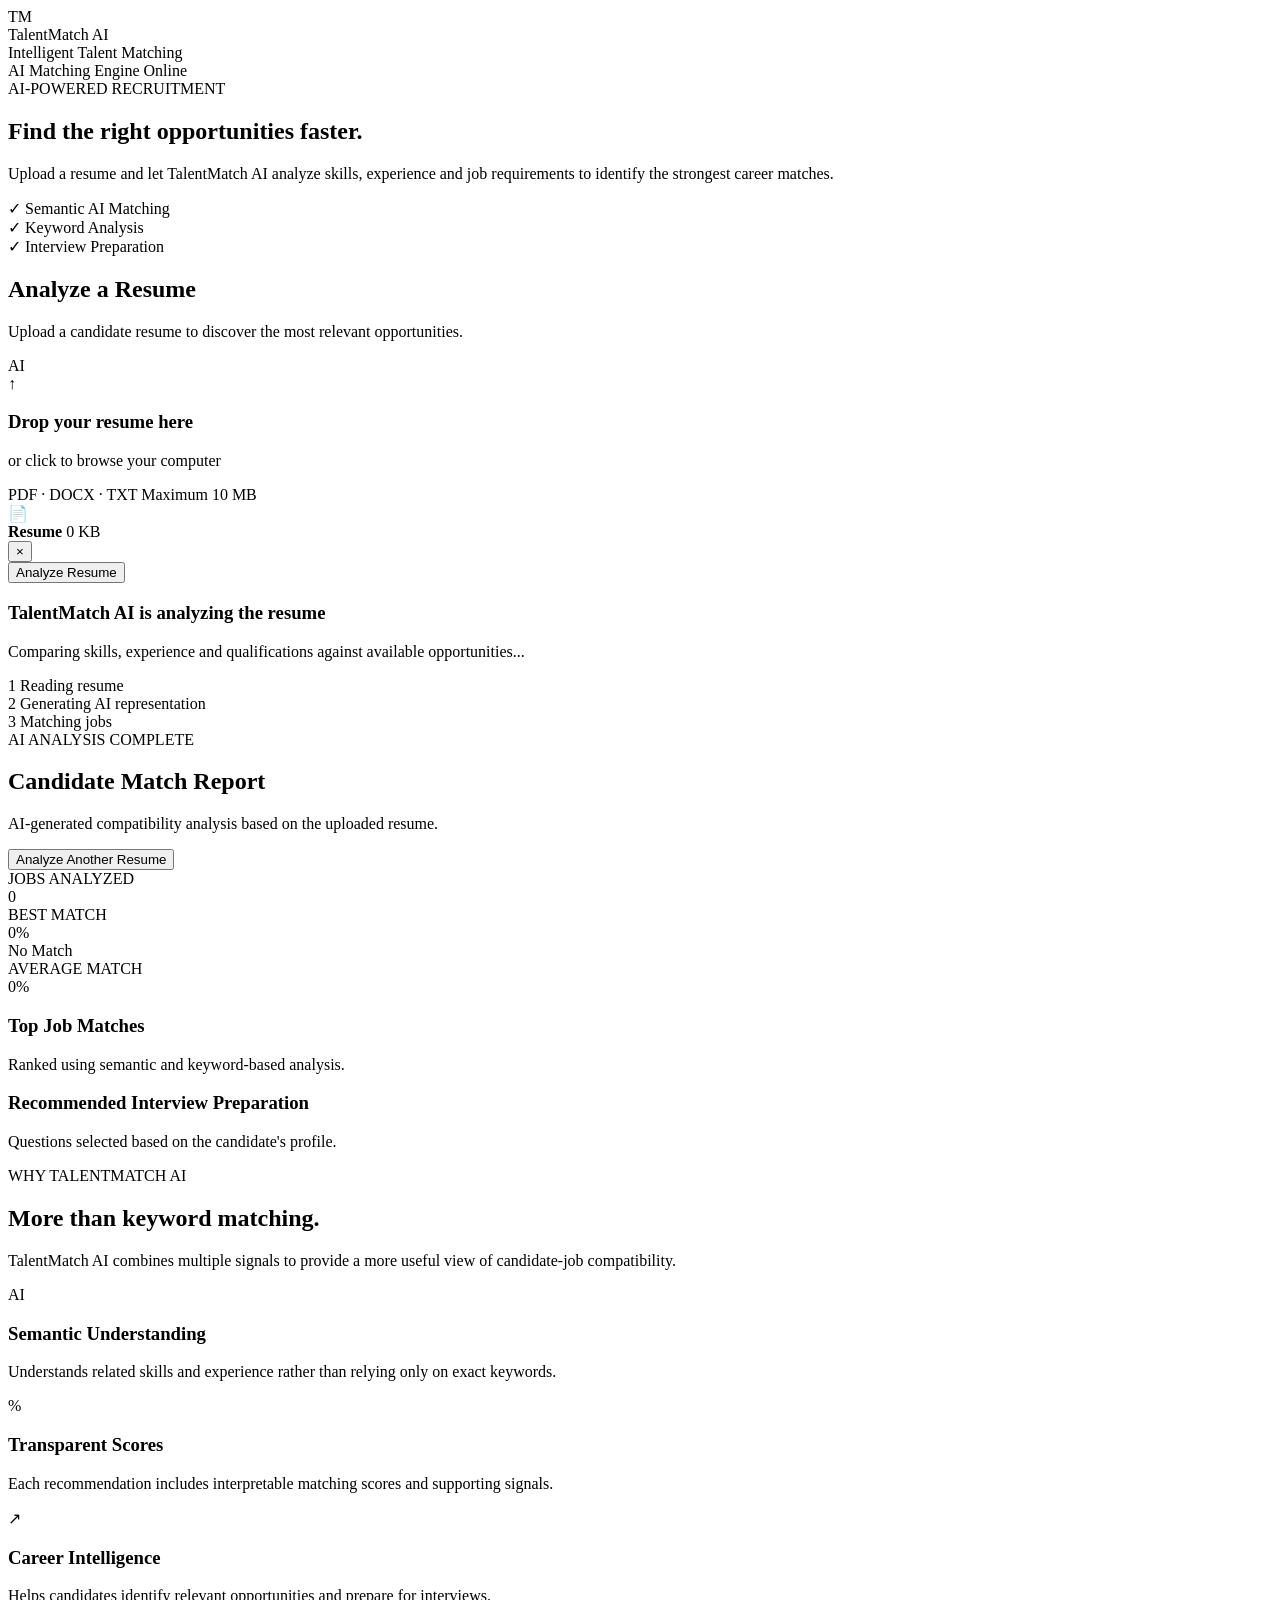
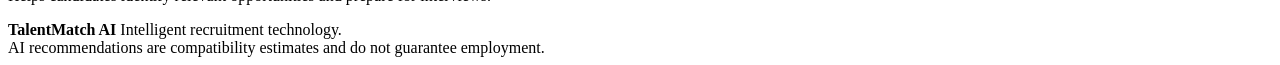
==== templates/index.html @ 386f2199 "Create index.html" ====
<!DOCTYPE html>
<html lang="en">

<head>

    <meta charset="UTF-8">

    <meta
        name="viewport"
        content="width=device-width, initial-scale=1.0"
    >

    <meta
        name="description"
        content="TalentMatch AI - Intelligent resume and job matching powered by AI."
    >

    <title>TalentMatch AI | Intelligent Hiring</title>

    <link
        rel="stylesheet"
        href="/static/style.css"
    >

</head>

<body>

<!-- =========================================================
     NAVIGATION
========================================================= -->

<header class="navbar">

    <div class="brand">

        <div class="brand-icon">
            TM
        </div>

        <div>

            <div class="brand-name">
                TalentMatch AI
            </div>

            <div class="brand-tagline">
                Intelligent Talent Matching
            </div>

        </div>

    </div>

    <div class="nav-status">

        <span class="status-dot"></span>

        AI Matching Engine Online

    </div>

</header>


<!-- =========================================================
     HERO SECTION
========================================================= -->

<section class="hero">

    <div class="hero-content">

        <div class="eyebrow">
            AI-POWERED RECRUITMENT
        </div>

        <h1>
            Find the right opportunities
            <span>faster.</span>
        </h1>

        <p class="hero-description">

            Upload a resume and let TalentMatch AI analyze
            skills, experience and job requirements to identify
            the strongest career matches.

        </p>

        <div class="hero-features">

            <div class="feature">
                <span>✓</span>
                Semantic AI Matching
            </div>

            <div class="feature">
                <span>✓</span>
                Keyword Analysis
            </div>

            <div class="feature">
                <span>✓</span>
                Interview Preparation
            </div>

        </div>

    </div>

</section>


<!-- =========================================================
     MAIN APPLICATION
========================================================= -->

<main class="container">

    <!-- =====================================================
         UPLOAD CARD
    ====================================================== -->

    <section class="upload-card">

        <div class="section-header">

            <div>

                <h2>
                    Analyze a Resume
                </h2>

                <p>
                    Upload a candidate resume to discover
                    the most relevant opportunities.
                </p>

            </div>

            <div class="ai-badge">
                AI
            </div>

        </div>


        <!-- Upload Area -->

        <form
            id="resumeForm"
            enctype="multipart/form-data"
        >

            <label
                for="resume"
                class="upload-area"
                id="uploadArea"
            >

                <div class="upload-icon">
                    ↑
                </div>

                <h3>
                    Drop your resume here
                </h3>

                <p>
                    or click to browse your computer
                </p>

                <div class="supported-formats">

                    PDF · DOCX · TXT

                    <span>
                        Maximum 10 MB
                    </span>

                </div>

                <input
                    type="file"
                    id="resume"
                    name="resume"
                    accept=".pdf,.docx,.txt"
                    hidden
                    required
                >

            </label>


            <!-- Selected File -->

            <div
                id="selectedFile"
                class="selected-file hidden"
            >

                <div class="file-icon">
                    📄
                </div>

                <div class="file-information">

                    <strong id="fileName">
                        Resume
                    </strong>

                    <span id="fileSize">
                        0 KB
                    </span>

                </div>

                <button
                    type="button"
                    id="removeFile"
                    class="remove-file"
                >
                    ×
                </button>

            </div>


            <!-- Analyze Button -->

            <button
                type="submit"
                id="analyzeButton"
                class="analyze-button"
            >

                <span id="buttonText">
                    Analyze Resume
                </span>

                <span
                    id="buttonLoader"
                    class="button-loader hidden"
                ></span>

            </button>

        </form>


        <!-- Error -->

        <div
            id="errorMessage"
            class="error-message hidden"
        ></div>

    </section>


    <!-- =====================================================
         LOADING STATE
    ====================================================== -->

    <section
        id="loadingSection"
        class="loading-section hidden"
    >

        <div class="loading-spinner"></div>

        <h3>
            TalentMatch AI is analyzing the resume
        </h3>

        <p>
            Comparing skills, experience and qualifications
            against available opportunities...
        </p>

        <div class="loading-steps">

            <div class="loading-step active">
                <span>1</span>
                Reading resume
            </div>

            <div class="loading-step">
                <span>2</span>
                Generating AI representation
            </div>

            <div class="loading-step">
                <span>3</span>
                Matching jobs
            </div>

        </div>

    </section>


    <!-- =====================================================
         RESULTS SECTION
    ====================================================== -->

    <section
        id="resultsSection"
        class="results-section hidden"
    >

        <!-- =================================================
             SUMMARY
        ================================================== -->

        <div class="results-header">

            <div>

                <div class="eyebrow">
                    AI ANALYSIS COMPLETE
                </div>

                <h2>
                    Candidate Match Report
                </h2>

                <p>
                    AI-generated compatibility analysis based
                    on the uploaded resume.
                </p>

            </div>

            <button
                type="button"
                id="newAnalysis"
                class="secondary-button"
            >
                Analyze Another Resume
            </button>

        </div>


        <!-- =================================================
             SUMMARY CARDS
        ================================================== -->

        <div class="summary-grid">

            <div class="summary-card">

                <div class="summary-label">
                    JOBS ANALYZED
                </div>

                <div
                    id="jobsAnalyzed"
                    class="summary-value"
                >
                    0
                </div>

            </div>


            <div class="summary-card highlight">

                <div class="summary-label">
                    BEST MATCH
                </div>

                <div
                    id="bestMatchScore"
                    class="summary-value"
                >
                    0%
                </div>

                <div
                    id="bestMatchLevel"
                    class="summary-description"
                >
                    No Match
                </div>

            </div>


            <div class="summary-card">

                <div class="summary-label">
                    AVERAGE MATCH
                </div>

                <div
                    id="averageMatchScore"
                    class="summary-value"
                >
                    0%
                </div>

            </div>

        </div>


        <!-- =================================================
             JOB MATCHES
        ================================================== -->

        <div class="results-heading">

            <div>

                <h3>
                    Top Job Matches
                </h3>

                <p>
                    Ranked using semantic and keyword-based
                    analysis.
                </p>

            </div>

        </div>


        <div
            id="jobsContainer"
            class="jobs-container"
        ></div>


        <!-- =================================================
             INTERVIEW SECTION
        ================================================== -->

        <div
            id="interviewSection"
            class="interview-section hidden"
        >

            <div class="results-heading">

                <div>

                    <h3>
                        Recommended Interview Preparation
                    </h3>

                    <p>
                        Questions selected based on the
                        candidate's profile.
                    </p>

                </div>

            </div>

            <div
                id="interviewContainer"
                class="interview-container"
            ></div>

        </div>

    </section>


    <!-- =====================================================
         PRODUCT VALUE SECTION
    ====================================================== -->

    <section class="value-section">

        <div class="value-header">

            <div class="eyebrow">
                WHY TALENTMATCH AI
            </div>

            <h2>
                More than keyword matching.
            </h2>

            <p>
                TalentMatch AI combines multiple signals to
                provide a more useful view of candidate-job
                compatibility.
            </p>

        </div>


        <div class="value-grid">

            <div class="value-card">

                <div class="value-icon">
                    AI
                </div>

                <h3>
                    Semantic Understanding
                </h3>

                <p>
                    Understands related skills and experience
                    rather than relying only on exact keywords.
                </p>

            </div>


            <div class="value-card">

                <div class="value-icon">
                    %
                </div>

                <h3>
                    Transparent Scores
                </h3>

                <p>
                    Each recommendation includes interpretable
                    matching scores and supporting signals.
                </p>

            </div>


            <div class="value-card">

                <div class="value-icon">
                    ↗
                </div>

                <h3>
                    Career Intelligence
                </h3>

                <p>
                    Helps candidates identify relevant
                    opportunities and prepare for interviews.
                </p>

            </div>

        </div>

    </section>

</main>


<!-- =========================================================
     FOOTER
========================================================= -->

<footer class="footer">

    <div>

        <strong>
            TalentMatch AI
        </strong>

        <span>
            Intelligent recruitment technology.
        </span>

    </div>

    <div class="footer-note">
        AI recommendations are compatibility estimates
        and do not guarantee employment.
    </div>

</footer>


<!-- =========================================================
     JAVASCRIPT
========================================================= -->

<script src="/static/app.js"></script>

</body>

</html>
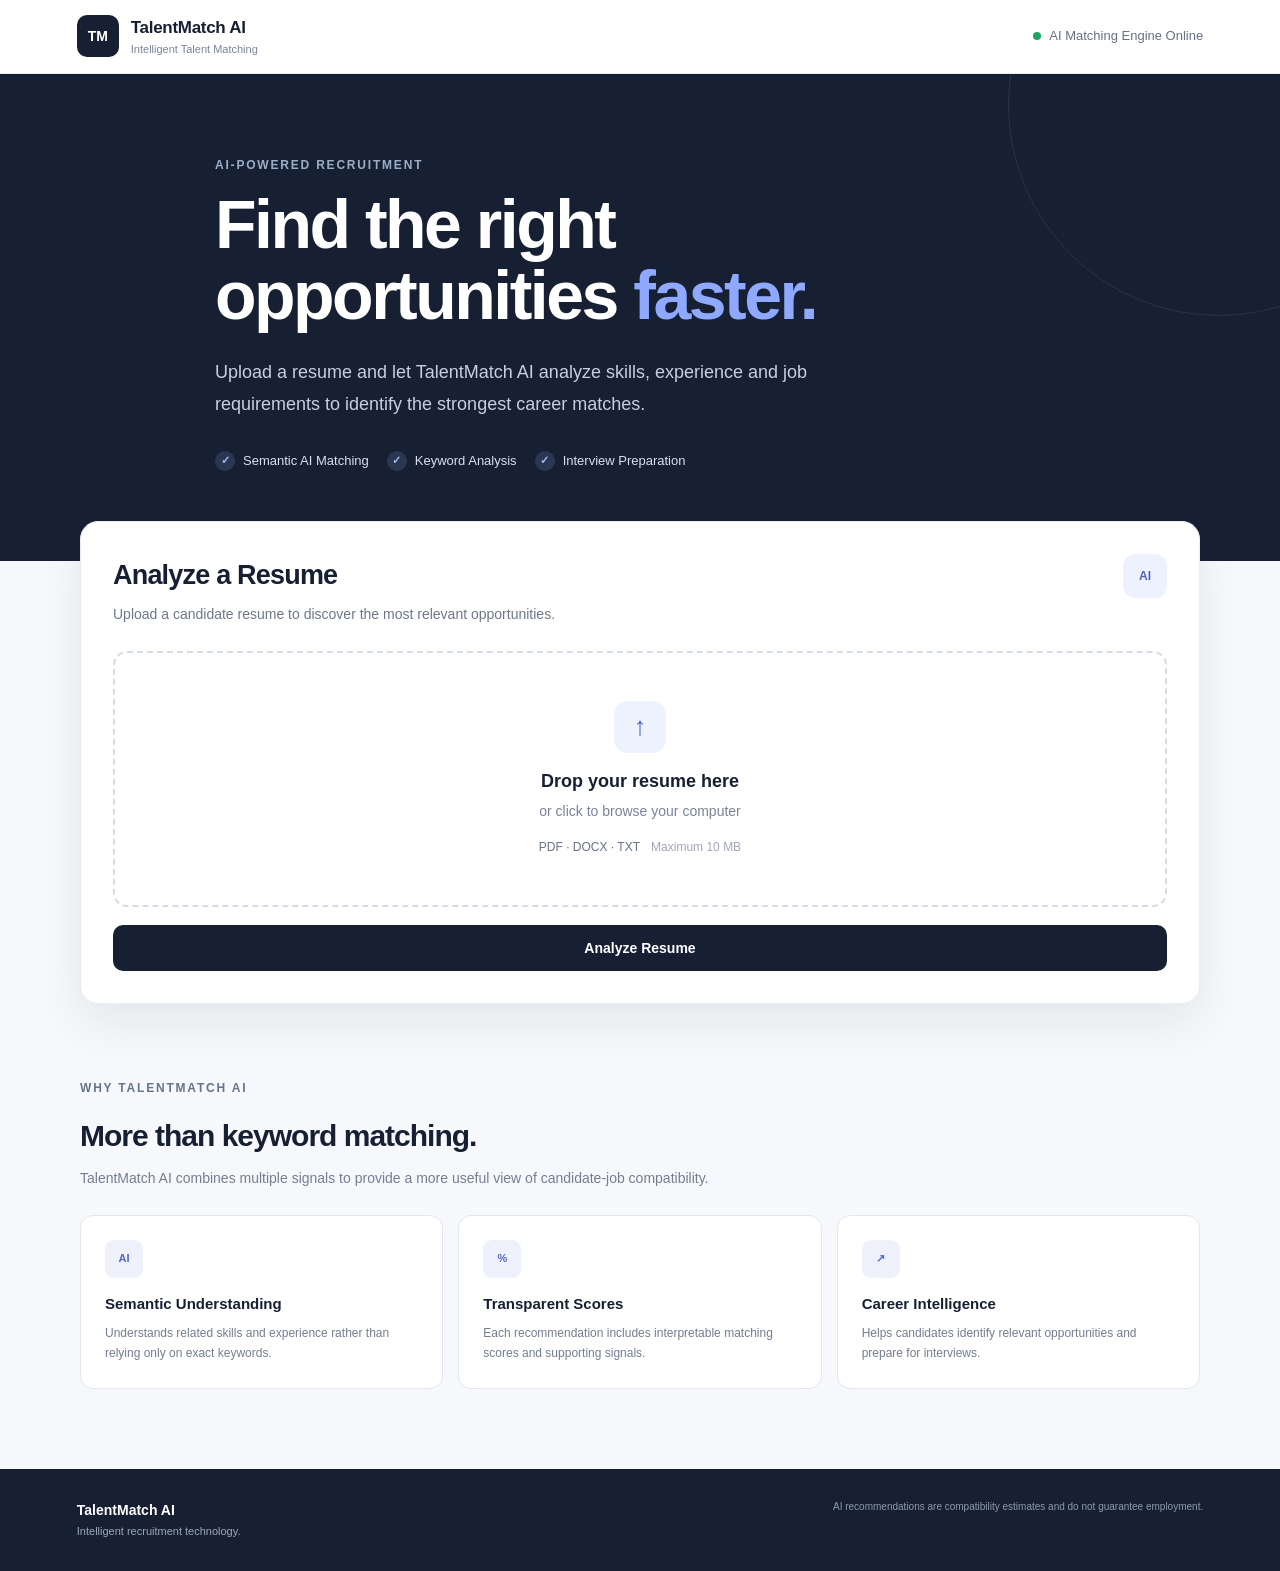
==== commit 2f42d60a: "Update index.html" ====
--- a/templates/index.html
+++ b/templates/index.html
@@ -16,6 +16,12 @@
     >
 
     <title>TalentMatch AI | Intelligent Hiring</title>
+
+    <link
+        rel="icon"
+        type="image/x-icon"
+        href="/static/favicon.ico"
+    >
 
     <link
         rel="stylesheet"
--- a/static/style.css
+++ b/static/style.css
@@ -0,0 +1,1436 @@
+/*
+===============================================================
+TalentMatch AI
+Professional Recruitment Interface
+===============================================================
+*/
+
+/* =========================================================
+   RESET
+========================================================= */
+
+* {
+    box-sizing: border-box;
+    margin: 0;
+    padding: 0;
+}
+
+html {
+    scroll-behavior: smooth;
+}
+
+body {
+    font-family:
+        Inter,
+        -apple-system,
+        BlinkMacSystemFont,
+        "Segoe UI",
+        Roboto,
+        Arial,
+        sans-serif;
+
+    background: #f6f8fb;
+    color: #172033;
+    line-height: 1.6;
+}
+
+
+/* =========================================================
+   NAVIGATION
+========================================================= */
+
+.navbar {
+    width: 100%;
+    min-height: 72px;
+
+    display: flex;
+    align-items: center;
+    justify-content: space-between;
+
+    padding: 14px 6%;
+
+    background: #ffffff;
+
+    border-bottom: 1px solid #e7ebf2;
+}
+
+.brand {
+    display: flex;
+    align-items: center;
+    gap: 12px;
+}
+
+.brand-icon {
+    width: 42px;
+    height: 42px;
+
+    display: flex;
+    align-items: center;
+    justify-content: center;
+
+    border-radius: 10px;
+
+    background: #172033;
+    color: #ffffff;
+
+    font-weight: 800;
+    font-size: 14px;
+}
+
+.brand-name {
+    font-weight: 800;
+    font-size: 17px;
+    letter-spacing: -0.3px;
+}
+
+.brand-tagline {
+    color: #7a8497;
+    font-size: 11px;
+}
+
+.nav-status {
+    display: flex;
+    align-items: center;
+    gap: 8px;
+
+    color: #667085;
+    font-size: 13px;
+}
+
+.status-dot {
+    width: 8px;
+    height: 8px;
+
+    border-radius: 50%;
+
+    background: #20a464;
+}
+
+
+/* =========================================================
+   HERO
+========================================================= */
+
+.hero {
+    background: #172033;
+    color: #ffffff;
+
+    padding: 82px 6% 90px;
+
+    position: relative;
+    overflow: hidden;
+}
+
+.hero::after {
+    content: "";
+
+    position: absolute;
+
+    width: 420px;
+    height: 420px;
+
+    right: -150px;
+    top: -180px;
+
+    border-radius: 50%;
+
+    border: 1px solid rgba(255,255,255,0.08);
+}
+
+.hero-content {
+    max-width: 850px;
+    margin: auto;
+}
+
+.eyebrow {
+    font-size: 12px;
+    font-weight: 800;
+
+    letter-spacing: 1.8px;
+
+    color: #65748b;
+
+    margin-bottom: 14px;
+}
+
+.hero .eyebrow {
+    color: #9caec7;
+}
+
+.hero h1 {
+    max-width: 800px;
+
+    font-size: clamp(40px, 6vw, 68px);
+
+    line-height: 1.05;
+
+    letter-spacing: -2.5px;
+
+    margin-bottom: 24px;
+}
+
+.hero h1 span {
+    color: #8ea9ff;
+}
+
+.hero-description {
+    max-width: 680px;
+
+    color: #c7cfdd;
+
+    font-size: 18px;
+
+    line-height: 1.8;
+
+    margin-bottom: 30px;
+}
+
+.hero-features {
+    display: flex;
+    flex-wrap: wrap;
+
+    gap: 18px;
+}
+
+.feature {
+    display: flex;
+    align-items: center;
+
+    gap: 8px;
+
+    color: #d9dfeb;
+
+    font-size: 13px;
+}
+
+.feature span {
+    width: 20px;
+    height: 20px;
+
+    display: flex;
+    align-items: center;
+    justify-content: center;
+
+    border-radius: 50%;
+
+    background: #293750;
+
+    color: #a9bcff;
+
+    font-size: 11px;
+    font-weight: 800;
+}
+
+
+/* =========================================================
+   MAIN CONTAINER
+========================================================= */
+
+.container {
+    width: min(1120px, 92%);
+
+    margin: -40px auto 80px;
+
+    position: relative;
+
+    z-index: 2;
+}
+
+
+/* =========================================================
+   UPLOAD CARD
+========================================================= */
+
+.upload-card {
+    background: #ffffff;
+
+    border: 1px solid #e7ebf2;
+
+    border-radius: 18px;
+
+    padding: 32px;
+
+    box-shadow:
+        0 18px 45px rgba(23,32,51,0.08);
+}
+
+.section-header {
+    display: flex;
+    justify-content: space-between;
+
+    gap: 20px;
+
+    margin-bottom: 26px;
+}
+
+.section-header h2 {
+    font-size: 27px;
+
+    letter-spacing: -0.8px;
+
+    margin-bottom: 5px;
+}
+
+.section-header p {
+    color: #6d778a;
+
+    font-size: 14px;
+}
+
+.ai-badge {
+    width: 44px;
+    height: 44px;
+
+    display: flex;
+    align-items: center;
+    justify-content: center;
+
+    flex-shrink: 0;
+
+    border-radius: 12px;
+
+    background: #eef2ff;
+
+    color: #4c63bd;
+
+    font-size: 12px;
+    font-weight: 800;
+}
+
+
+/* =========================================================
+   UPLOAD AREA
+========================================================= */
+
+.upload-area {
+    display: block;
+
+    padding: 48px 20px;
+
+    text-align: center;
+
+    border: 2px dashed #d5dce8;
+
+    border-radius: 14px;
+
+    cursor: pointer;
+
+    transition:
+        border-color 0.2s ease,
+        background 0.2s ease;
+}
+
+.upload-area:hover,
+.upload-area.dragging {
+    border-color: #687ee5;
+
+    background: #f7f8ff;
+}
+
+.upload-icon {
+    width: 52px;
+    height: 52px;
+
+    display: flex;
+    align-items: center;
+    justify-content: center;
+
+    margin: auto auto 14px;
+
+    border-radius: 14px;
+
+    background: #eef2ff;
+
+    color: #5369c8;
+
+    font-size: 26px;
+    font-weight: 500;
+}
+
+.upload-area h3 {
+    font-size: 18px;
+
+    margin-bottom: 4px;
+}
+
+.upload-area p {
+    color: #7a8497;
+
+    font-size: 14px;
+}
+
+.supported-formats {
+    margin-top: 16px;
+
+    color: #687386;
+
+    font-size: 12px;
+}
+
+.supported-formats span {
+    margin-left: 8px;
+
+    color: #a0a8b6;
+}
+
+
+/* =========================================================
+   SELECTED FILE
+========================================================= */
+
+.selected-file {
+    display: flex;
+    align-items: center;
+
+    gap: 12px;
+
+    margin-top: 15px;
+
+    padding: 13px 15px;
+
+    border: 1px solid #e1e6ef;
+
+    border-radius: 10px;
+
+    background: #fafbfd;
+}
+
+.file-icon {
+    width: 38px;
+    height: 38px;
+
+    display: flex;
+    align-items: center;
+    justify-content: center;
+
+    border-radius: 8px;
+
+    background: #eef2ff;
+
+    font-size: 17px;
+}
+
+.file-information {
+    display: flex;
+    flex-direction: column;
+
+    flex: 1;
+
+    min-width: 0;
+}
+
+.file-information strong {
+    font-size: 13px;
+
+    overflow: hidden;
+
+    text-overflow: ellipsis;
+
+    white-space: nowrap;
+}
+
+.file-information span {
+    color: #8a94a5;
+
+    font-size: 11px;
+}
+
+.remove-file {
+    border: 0;
+
+    background: transparent;
+
+    color: #8a94a5;
+
+    font-size: 22px;
+
+    cursor: pointer;
+}
+
+.remove-file:hover {
+    color: #c0392b;
+}
+
+
+/* =========================================================
+   ANALYZE BUTTON
+========================================================= */
+
+.analyze-button {
+    width: 100%;
+
+    display: flex;
+    align-items: center;
+    justify-content: center;
+
+    gap: 10px;
+
+    margin-top: 18px;
+
+    padding: 15px 20px;
+
+    border: 0;
+
+    border-radius: 10px;
+
+    background: #172033;
+
+    color: #ffffff;
+
+    font-size: 14px;
+    font-weight: 700;
+
+    cursor: pointer;
+
+    transition:
+        transform 0.15s ease,
+        opacity 0.15s ease;
+}
+
+.analyze-button:hover:not(:disabled) {
+    transform: translateY(-1px);
+
+    opacity: 0.93;
+}
+
+.analyze-button:disabled {
+    cursor: wait;
+
+    opacity: 0.65;
+}
+
+
+/* =========================================================
+   LOADER
+========================================================= */
+
+.button-loader {
+    width: 15px;
+    height: 15px;
+
+    border: 2px solid rgba(255,255,255,0.4);
+
+    border-top-color: #ffffff;
+
+    border-radius: 50%;
+
+    animation:
+        spin 0.8s linear infinite;
+}
+
+.loading-section {
+    margin-top: 25px;
+
+    padding: 45px 25px;
+
+    text-align: center;
+
+    background: #ffffff;
+
+    border: 1px solid #e7ebf2;
+
+    border-radius: 16px;
+}
+
+.loading-spinner {
+    width: 38px;
+    height: 38px;
+
+    margin: auto auto 18px;
+
+    border: 3px solid #e5e9f1;
+
+    border-top-color: #586ed0;
+
+    border-radius: 50%;
+
+    animation:
+        spin 0.9s linear infinite;
+}
+
+.loading-section h3 {
+    margin-bottom: 6px;
+
+    font-size: 18px;
+}
+
+.loading-section p {
+    color: #7a8497;
+
+    font-size: 13px;
+}
+
+.loading-steps {
+    display: flex;
+    justify-content: center;
+
+    flex-wrap: wrap;
+
+    gap: 10px;
+
+    margin-top: 25px;
+}
+
+.loading-step {
+    display: flex;
+    align-items: center;
+
+    gap: 7px;
+
+    padding: 7px 11px;
+
+    border-radius: 20px;
+
+    background: #f2f4f8;
+
+    color: #7d8798;
+
+    font-size: 11px;
+}
+
+.loading-step span {
+    width: 18px;
+    height: 18px;
+
+    display: flex;
+    align-items: center;
+    justify-content: center;
+
+    border-radius: 50%;
+
+    background: #dfe4ec;
+
+    font-size: 10px;
+}
+
+.loading-step.active {
+    background: #eef2ff;
+
+    color: #5369c8;
+}
+
+.loading-step.active span {
+    background: #5369c8;
+
+    color: #ffffff;
+}
+
+
+/* =========================================================
+   RESULTS
+========================================================= */
+
+.results-section {
+    margin-top: 35px;
+}
+
+.results-header {
+    display: flex;
+    align-items: flex-end;
+    justify-content: space-between;
+
+    gap: 25px;
+
+    margin-bottom: 22px;
+}
+
+.results-header h2 {
+    font-size: 31px;
+
+    letter-spacing: -1px;
+}
+
+.results-header p {
+    color: #737e91;
+
+    font-size: 14px;
+}
+
+.secondary-button {
+    padding: 11px 16px;
+
+    border: 1px solid #dce2eb;
+
+    border-radius: 9px;
+
+    background: #ffffff;
+
+    color: #354052;
+
+    font-size: 12px;
+    font-weight: 700;
+
+    cursor: pointer;
+
+    white-space: nowrap;
+}
+
+.secondary-button:hover {
+    background: #f8f9fb;
+}
+
+
+/* =========================================================
+   SUMMARY CARDS
+========================================================= */
+
+.summary-grid {
+    display: grid;
+
+    grid-template-columns:
+        repeat(3, 1fr);
+
+    gap: 15px;
+
+    margin-bottom: 34px;
+}
+
+.summary-card {
+    padding: 22px;
+
+    background: #ffffff;
+
+    border: 1px solid #e4e8ef;
+
+    border-radius: 13px;
+}
+
+.summary-card.highlight {
+    background: #172033;
+
+    color: #ffffff;
+
+    border-color: #172033;
+}
+
+.summary-label {
+    color: #8791a2;
+
+    font-size: 10px;
+
+    font-weight: 800;
+
+    letter-spacing: 1.1px;
+}
+
+.highlight .summary-label {
+    color: #aeb8ca;
+}
+
+.summary-value {
+    margin-top: 6px;
+
+    font-size: 31px;
+
+    font-weight: 800;
+
+    letter-spacing: -1px;
+}
+
+.summary-description {
+    color: #9ca7ba;
+
+    font-size: 12px;
+}
+
+.highlight .summary-description {
+    color: #c2cada;
+}
+
+
+/* =========================================================
+   RESULT HEADINGS
+========================================================= */
+
+.results-heading {
+    margin-bottom: 15px;
+}
+
+.results-heading h3 {
+    font-size: 21px;
+
+    letter-spacing: -0.5px;
+}
+
+.results-heading p {
+    color: #7b8596;
+
+    font-size: 13px;
+}
+
+
+/* =========================================================
+   JOB CARDS
+========================================================= */
+
+.jobs-container {
+    display: flex;
+
+    flex-direction: column;
+
+    gap: 15px;
+}
+
+.job-card {
+    background: #ffffff;
+
+    border: 1px solid #e1e6ee;
+
+    border-radius: 14px;
+
+    padding: 22px;
+
+    transition:
+        box-shadow 0.2s ease,
+        transform 0.2s ease;
+}
+
+.job-card:hover {
+    transform: translateY(-2px);
+
+    box-shadow:
+        0 10px 30px rgba(23,32,51,0.07);
+}
+
+.job-card-top {
+    display: flex;
+
+    align-items: center;
+
+    gap: 14px;
+}
+
+.job-rank {
+    width: 34px;
+    height: 34px;
+
+    display: flex;
+    align-items: center;
+    justify-content: center;
+
+    flex-shrink: 0;
+
+    border-radius: 9px;
+
+    background: #f0f2f6;
+
+    color: #5c6678;
+
+    font-size: 12px;
+    font-weight: 800;
+}
+
+.job-title-area {
+    flex: 1;
+
+    min-width: 0;
+}
+
+.job-title-area h4 {
+    font-size: 16px;
+
+    margin-bottom: 3px;
+}
+
+.match-level {
+    color: #6c7789;
+
+    font-size: 11px;
+}
+
+.match-score {
+    text-align: right;
+
+    flex-shrink: 0;
+}
+
+.match-score strong {
+    display: block;
+
+    font-size: 25px;
+
+    line-height: 1;
+}
+
+.match-score span {
+    color: #8791a1;
+
+    font-size: 10px;
+}
+
+.score-bar {
+    width: 100%;
+    height: 5px;
+
+    margin: 18px 0;
+
+    border-radius: 5px;
+
+    background: #edf0f4;
+
+    overflow: hidden;
+}
+
+.score-fill {
+    height: 100%;
+
+    border-radius: inherit;
+
+    background: #6579d4;
+}
+
+.job-signals {
+    display: flex;
+
+    gap: 10px;
+
+    margin-bottom: 20px;
+}
+
+.signal {
+    padding: 8px 11px;
+
+    border-radius: 8px;
+
+    background: #f6f7f9;
+}
+
+.signal span {
+    margin-right: 7px;
+
+    color: #818b9b;
+
+    font-size: 10px;
+}
+
+.signal strong {
+    font-size: 11px;
+}
+
+.job-content {
+    display: grid;
+
+    grid-template-columns:
+        repeat(2, 1fr);
+
+    gap: 18px;
+}
+
+.job-detail h5 {
+    margin-bottom: 5px;
+
+    color: #4c5668;
+
+    font-size: 11px;
+
+    text-transform: uppercase;
+
+    letter-spacing: 0.7px;
+}
+
+.job-detail p {
+    color: #697486;
+
+    font-size: 12px;
+
+    line-height: 1.7;
+}
+
+.strengths {
+    grid-column: 1 / -1;
+
+    padding: 13px;
+
+    border-radius: 9px;
+
+    background: #f7f8fb;
+}
+
+.strengths strong {
+    font-size: 11px;
+
+    color: #4a5568;
+}
+
+.strengths ul {
+    margin-top: 5px;
+
+    padding-left: 18px;
+}
+
+.strengths li {
+    color: #687487;
+
+    font-size: 12px;
+
+    margin-bottom: 3px;
+}
+
+
+/* =========================================================
+   INTERVIEW SECTION
+========================================================= */
+
+.interview-section {
+    margin-top: 45px;
+}
+
+.interview-container {
+    display: flex;
+
+    flex-direction: column;
+
+    gap: 12px;
+}
+
+.interview-card {
+    padding: 19px;
+
+    background: #ffffff;
+
+    border: 1px solid #e2e7ef;
+
+    border-radius: 12px;
+}
+
+.interview-header {
+    display: flex;
+
+    align-items: center;
+
+    gap: 12px;
+}
+
+.interview-number {
+    width: 31px;
+    height: 31px;
+
+    display: flex;
+    align-items: center;
+    justify-content: center;
+
+    flex-shrink: 0;
+
+    border-radius: 8px;
+
+    background: #eef1fb;
+
+    color: #5368c2;
+
+    font-size: 11px;
+    font-weight: 800;
+}
+
+.interview-meta {
+    display: flex;
+
+    flex-wrap: wrap;
+
+    gap: 6px;
+
+    flex: 1;
+}
+
+.interview-meta span {
+    padding: 4px 7px;
+
+    border-radius: 5px;
+
+    background: #f2f4f7;
+
+    color: #717c8d;
+
+    font-size: 10px;
+}
+
+.interview-score {
+    color: #586cc5;
+
+    font-size: 13px;
+    font-weight: 800;
+}
+
+.interview-question {
+    margin-top: 15px;
+}
+
+.interview-question strong {
+    color: #4a5567;
+
+    font-size: 11px;
+
+    text-transform: uppercase;
+
+    letter-spacing: 0.7px;
+}
+
+.interview-question p {
+    margin-top: 5px;
+
+    color: #3e4859;
+
+    font-size: 14px;
+
+    line-height: 1.7;
+}
+
+.ideal-answer {
+    margin-top: 15px;
+
+    padding-top: 13px;
+
+    border-top: 1px solid #edf0f4;
+}
+
+.ideal-answer summary {
+    color: #596cc2;
+
+    font-size: 12px;
+
+    font-weight: 700;
+
+    cursor: pointer;
+}
+
+.ideal-answer p {
+    margin-top: 10px;
+
+    color: #6d7788;
+
+    font-size: 12px;
+
+    line-height: 1.7;
+}
+
+
+/* =========================================================
+   VALUE SECTION
+========================================================= */
+
+.value-section {
+    margin-top: 75px;
+}
+
+.value-header {
+    max-width: 650px;
+
+    margin-bottom: 25px;
+}
+
+.value-header h2 {
+    font-size: 30px;
+
+    letter-spacing: -1px;
+
+    margin-bottom: 7px;
+}
+
+.value-header p {
+    color: #737e91;
+
+    font-size: 14px;
+}
+
+.value-grid {
+    display: grid;
+
+    grid-template-columns:
+        repeat(3, 1fr);
+
+    gap: 15px;
+}
+
+.value-card {
+    padding: 24px;
+
+    background: #ffffff;
+
+    border: 1px solid #e2e7ef;
+
+    border-radius: 13px;
+}
+
+.value-icon {
+    width: 38px;
+    height: 38px;
+
+    display: flex;
+    align-items: center;
+    justify-content: center;
+
+    margin-bottom: 14px;
+
+    border-radius: 9px;
+
+    background: #eef1fb;
+
+    color: #5268c4;
+
+    font-size: 11px;
+    font-weight: 800;
+}
+
+.value-card h3 {
+    font-size: 15px;
+
+    margin-bottom: 7px;
+}
+
+.value-card p {
+    color: #727d8f;
+
+    font-size: 12px;
+
+    line-height: 1.7;
+}
+
+
+/* =========================================================
+   ERROR
+========================================================= */
+
+.error-message {
+    margin-top: 15px;
+
+    padding: 12px 14px;
+
+    border-radius: 9px;
+
+    background: #fff2f1;
+
+    border: 1px solid #f0d0cd;
+
+    color: #a23d35;
+
+    font-size: 12px;
+}
+
+
+/* =========================================================
+   EMPTY STATE
+========================================================= */
+
+.empty-state {
+    padding: 40px;
+
+    text-align: center;
+
+    background: #ffffff;
+
+    border: 1px solid #e2e7ef;
+
+    border-radius: 13px;
+}
+
+.empty-state h3 {
+    margin-bottom: 5px;
+
+    font-size: 16px;
+}
+
+.empty-state p {
+    color: #7a8495;
+
+    font-size: 13px;
+}
+
+
+/* =========================================================
+   FOOTER
+========================================================= */
+
+.footer {
+    display: flex;
+
+    justify-content: space-between;
+
+    gap: 25px;
+
+    padding: 30px 6%;
+
+    background: #172033;
+
+    color: #ffffff;
+}
+
+.footer div:first-child {
+    display: flex;
+
+    flex-direction: column;
+
+    gap: 2px;
+}
+
+.footer strong {
+    font-size: 14px;
+}
+
+.footer span {
+    color: #9da8ba;
+
+    font-size: 11px;
+}
+
+.footer-note {
+    max-width: 400px;
+
+    color: #8f9aad;
+
+    font-size: 10px;
+
+    text-align: right;
+}
+
+
+/* =========================================================
+   UTILITIES
+========================================================= */
+
+.hidden {
+    display: none !important;
+}
+
+
+/* =========================================================
+   ANIMATION
+========================================================= */
+
+@keyframes spin {
+
+    from {
+        transform: rotate(0deg);
+    }
+
+    to {
+        transform: rotate(360deg);
+    }
+
+}
+
+
+/* =========================================================
+   RESPONSIVE DESIGN
+========================================================= */
+
+@media (max-width: 850px) {
+
+    .hero {
+        padding-top: 60px;
+        padding-bottom: 75px;
+    }
+
+    .hero h1 {
+        font-size: 44px;
+    }
+
+    .summary-grid {
+        grid-template-columns:
+            1fr;
+    }
+
+    .value-grid {
+        grid-template-columns:
+            1fr;
+    }
+
+    .job-content {
+        grid-template-columns:
+            1fr;
+    }
+
+}
+
+
+@media (max-width: 650px) {
+
+    .navbar {
+        padding: 12px 4%;
+    }
+
+    .nav-status {
+        display: none;
+    }
+
+    .hero {
+        padding: 55px 5% 70px;
+    }
+
+    .hero h1 {
+        font-size: 38px;
+
+        letter-spacing: -1.5px;
+    }
+
+    .hero-description {
+        font-size: 15px;
+    }
+
+    .hero-features {
+        flex-direction: column;
+
+        gap: 9px;
+    }
+
+    .container {
+        width: 94%;
+
+        margin-top: -25px;
+    }
+
+    .upload-card {
+        padding: 22px;
+    }
+
+    .section-header {
+        align-items: flex-start;
+    }
+
+    .section-header h2 {
+        font-size: 23px;
+    }
+
+    .upload-area {
+        padding: 35px 15px;
+    }
+
+    .results-header {
+        flex-direction: column;
+
+        align-items: flex-start;
+    }
+
+    .secondary-button {
+        width: 100%;
+    }
+
+    .job-card {
+        padding: 17px;
+    }
+
+    .job-card-top {
+        align-items: flex-start;
+    }
+
+    .match-score strong {
+        font-size: 21px;
+    }
+
+    .job-signals {
+        flex-wrap: wrap;
+    }
+
+    .interview-header {
+        align-items: flex-start;
+    }
+
+    .footer {
+        flex-direction: column;
+
+        padding: 25px 5%;
+    }
+
+    .footer-note {
+        text-align: left;
+    }
+
+}
